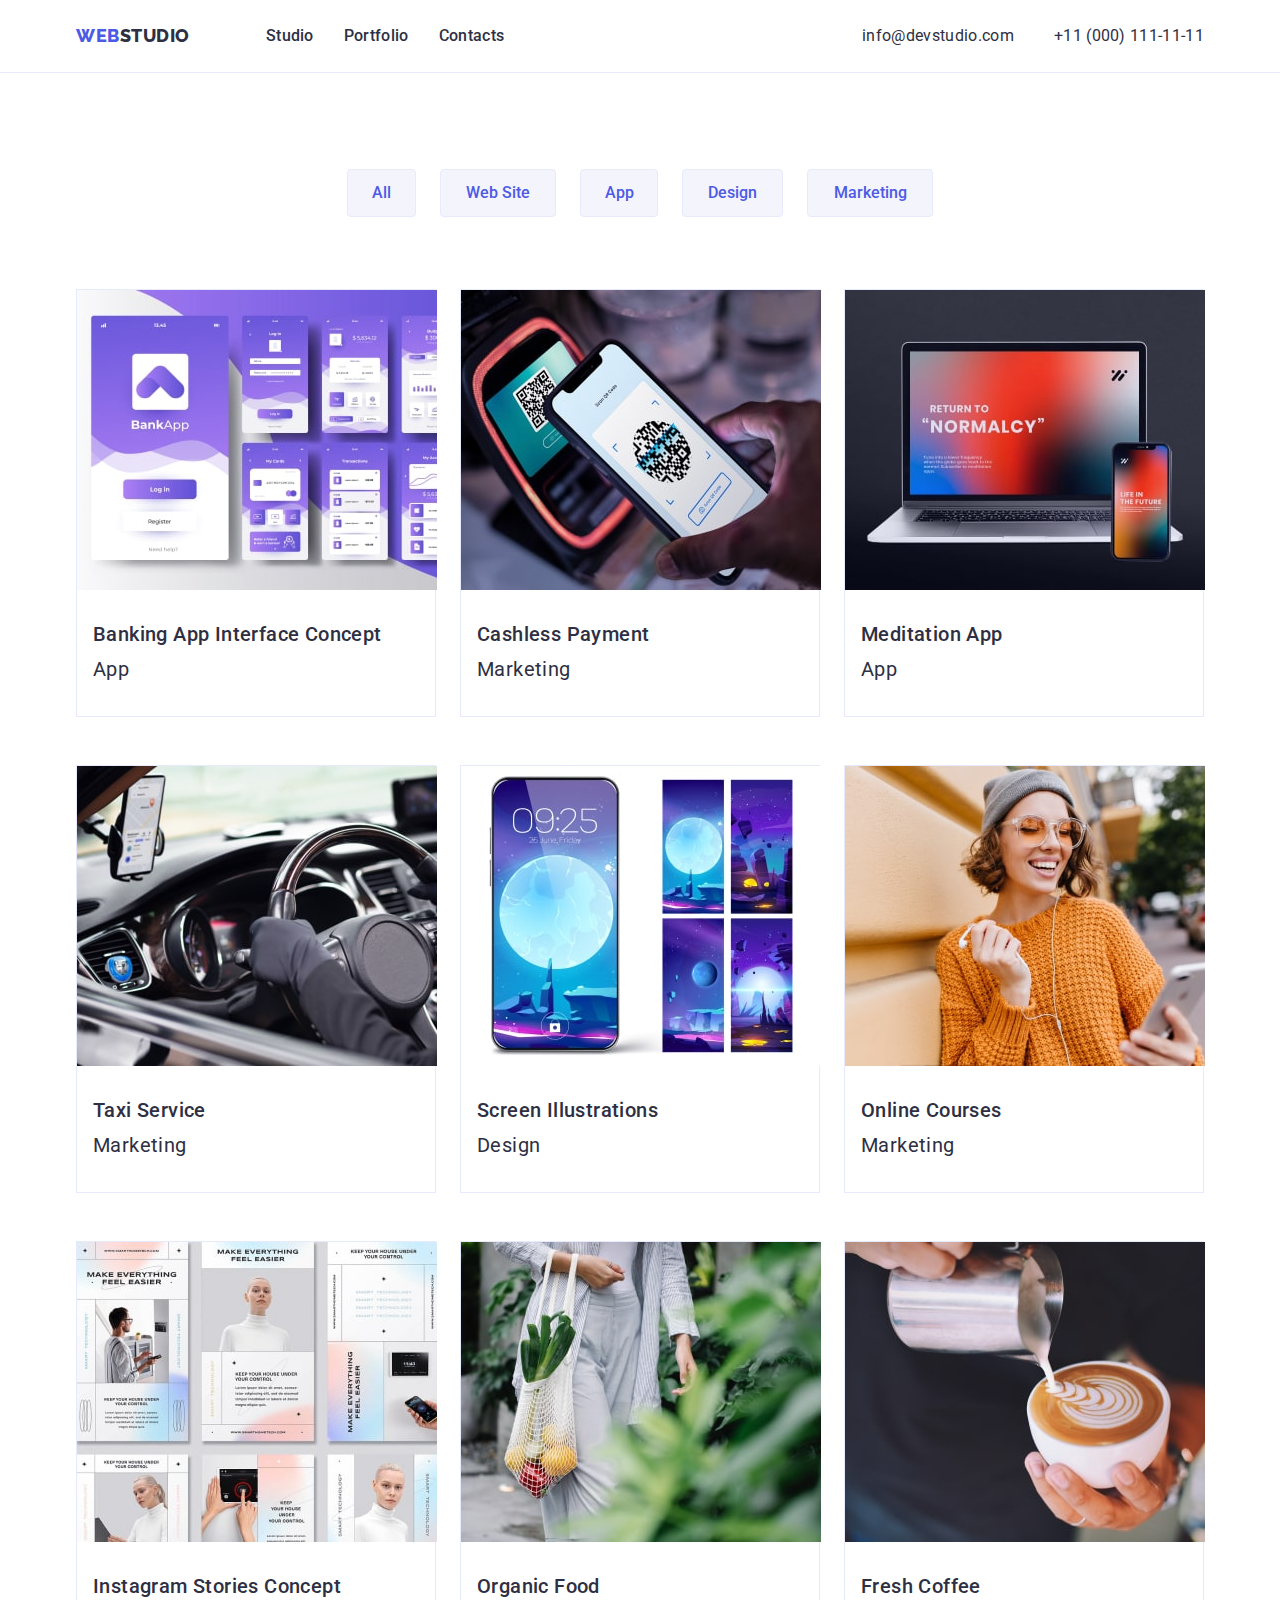
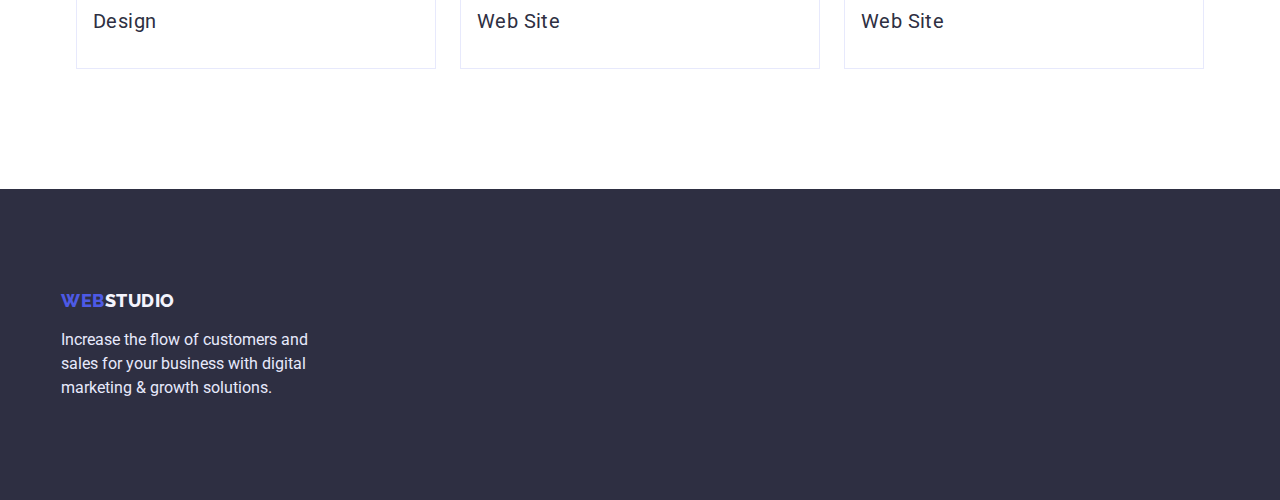
==== portfolio.html @ 4f68b95d "finish" ====
<!DOCTYPE html>
<html lang="en">
<head>
    <meta charset="UTF-8">
    <meta http-equiv="X-UA-Compatible" content="IE=edge">
    <meta name="viewport" content="width=device-width, initial-scale=1.0">
    <title>Portfolio</title>
    <link rel="preconnect" href="https://fonts.googleapis.com">
    <link rel="preconnect" href="https://fonts.gstatic.com" crossorigin>
    <link href="https://fonts.googleapis.com/css2?family=Raleway:wght@800&family=Roboto:wght@400;500;700;900&display=swap"
        rel="stylesheet">
    <link rel="stylesheet" href="https://cdnjs.cloudflare.com/ajax/libs/modern-normalize/1.0.0/modern-normalize.min.css" />
    <link rel="stylesheet" href="./css/styles.css">

</head>
<body>
    <header class="head">
        <div class="container head-content ">
            <nav class="nav-content">
                <a class="logo link" href="./index.html"><span class="logo-web"> Web</span>Studio</a>
                <ul class="nav-list list">
                    <li class="nav-item"> <a class="link" href="./index.html">Studio</a></li>
                    <li class="nav-item"> <a class="link" href="">Portfolio</a></li>
                    <li class="nav-item"> <a class="link" href="">Contacts</a></li>
                </ul>
            </nav>
            <address class="contacts list ">
                <ul class="contacts-list ">
                    <li class="contacts-item"> <a class="link mail" href="mailto:info@devstudio.com">info@devstudio.com</a>
                    </li>
                    <li class="contacts-item"><a class="link tel" href="tel:+110001111111">+11 (000) 111-11-11</a></li>
                </ul>
            </address>
        </div>
    </header>
<main>
    
    <section class="filter">
        <div class="container">
            <h1 hidden>Filter Btn</h1>
            <ul class="filter-btn list">
                <li><button class="filter-btn-all fil-btn" type="button">All</button></li>
                <li><button class=" filter-btn-web fil-btn" type="button">Web Site</button></li>
                <li><button class=" filter-btn-app fil-btn" type="button">App</button></li>
                <li><button class=" filter-btn-des fil-btn" type="button">Design</button></li>
                <li><button class=" filter-btn-market fil-btn" type="button">Marketing</button></li>
            </ul>
        </div>
    </section>
    <section class="project">
        <div class="container">
            <ul class="project-list list"> 
                <li class="project-item ">
                    <a class="link" href="">
                        <img src="./img-portfolio/compressjpeg/img2min.jpg" alt="Banking App" width="360">
                    <div class="project-card-info">
                        <h2 class="project-title link">Banking App Interface Concept</h2>
                        <p class="project-subtitle link">App</p>
                    </div>
                    </a>
                </li>
                <li class="project-item" >
                    <a class="link" href="">
                        <img  src="./img-portfolio/compressjpeg/img5min.jpg" alt="Payment" width="360">
                     <div class="project-card-info"> 
                        <h2 class="project-title link">Cashless Payment</h2>
                        <p class="project-subtitle link"> Marketing</p>
                    </div>
                    </a>
                </li>
                <li class="project-item" >
                    <a class="link" href="">
                        <img src="./img-portfolio/compressjpeg/img6min.jpg" alt="Meditaion App" width="360">
                    <div class="project-card-info">
                        <h2 class="project-title link">Meditation App</h2>
                        <p class="project-subtitle link">App</p>
                    </div>
                    </a>
                </li>
                <li class="project-item" >
                    <a class="link" href="">
                        <img src="./img-portfolio/compressjpeg/img7min.jpg" alt="Taxi Service" width="360">
                    <div class="project-card-info">
                        <h2 class="project-title link">Taxi Service</h2>
                        <p class="project-subtitle link">Marketing</p>
                    </div>
                    </a>
                </li>
                <li class="project-item" >
                    <a class="link" href="">
                        <img src="./img-portfolio/compressjpeg/img8min.jpg" alt="Screen Illustrations" width="360">
                    <div class="project-card-info">
                        <h2 class="project-title link">Screen Illustrations</h2>
                        <p class="project-subtitle link">Design</p>
                    </div>
                    </a>
                </li>
                <li class="project-item" >
                    <a class="link" href="">
                        <img src="./img-portfolio/compressjpeg/img9min.jpg" alt="Online Courses" width="360">
                    <div class="project-card-info">
                        <h2 class="project-title link">Online Courses</h2>
                        <p class="project-subtitle link">Marketing</p>
                    </div>
                    </a>
                </li>
                <li class="project-item" >
                    <a class="link" href="">
                        <img src="./img-portfolio/compressjpeg/img10min.jpg" alt="Instagram Stories" width="360">
                    <div class="project-card-info">
                        <h2 class="project-title link">Instagram Stories Concept</h2>
                        <p class="project-subtitle link">Design</p>
                    </div>
                    </a>
                </li>
                <li class="project-item" >
                    <a class="link" href="">
                        <img src="./img-portfolio/compressjpeg/img11min.jpg" alt="Organic Food" width="360">
                    <div class="project-card-info">
                        <h2 class="project-title link">Organic Food</h2>
                        <p class="project-subtitle link">Web Site</p>
                    </div>
                    </a>
                </li>
                <li class="project-item" >
                    <a class="link" href="">
                        <img src="./img-portfolio/compressjpeg/img12min.jpg" alt="Fresh Coffee" width="360">
                    <div class="project-card-info">
                        <h2 class="project-title link">Fresh Coffee</h2>
                        <p class="project-subtitle link">Web Site</p>
                    </div>
                    </a>
                </li>
            </ul>
        </div>
    </section>
   
</main>
    <footer class="footer">
        <div class="container footer-item">
            <a class="footer-logo link" href="./index.html"><span class="logo-web"> Web</span>Studio</a>
            <p class="footer-text">Increase the flow of customers and sales for your business with digital marketing & growth solutions.</p>
        </div>
    </footer>

    
</body>
</html>
---- css/styles.css ----
:root {
    --hover-color: #404BBF;
    --color-navy-blue: #2E2F42;
    --color-iris:#4D5AE5;
    --background-color-cloud:#F4F4FD;
    --
}

h1,
h2,
h3,
h4,
p {
    margin: 0;
}
ul {
    margin: 0;
    padding: 0;
}
img {
    display: block;
}


body {
    font-family: "Roboto", sans-serif;
    color:var(--color-navy-blue);
    
}
.container {
    width: 1158px;
    margin: 0 auto;
    padding: 0 15px;
    
}
.item {
   
}

.list li {
    list-style: none;
}
.link {
    display: block;

    text-decoration: none;
   color: var(--color-navy-blue);
}
.link:hover, .link:focus {
    color: var(--hover-color);
}



/*-------------------------- header --------------------------*/

.head {
    padding: 24px 0;
    box-sizing: border-box;
    border-bottom: 1px solid #E7E9FC;
    background-color: #FFFFFF
    
}
.head-content {
    display: flex;
    align-items: center;
    justify-content: space-between;
}
.nav-content {
    display: flex;
    align-items: center;
}
.logo {
    font-family: "Raleway", sans-serif;
    font-weight: 800;
    font-size: 18px;
    line-height: 1.3;
    color: var(--color-navy-blue);
    margin-right: 76px;

    letter-spacing: 0.03em;
    text-transform: uppercase;
}
.logo-web {
    font-family: "Raleway", sans-serif;
    font-weight: 800;
    font-size: 18px;
    line-height: 1.3;
    color: var(--color-iris);

    letter-spacing: 0.03em;
    text-transform: uppercase;
}


.nav-list {
    display: flex;
    gap: 30px;
    font-weight: 500;
    font-size: 16px;
    line-height: 1.5;
    letter-spacing: 0.02em;
}
.contacts-list {
    display: flex;
    gap: 40px;
}
.contacts-item {
    font-family: inherit;
    font-style: normal;
    font-weight: 400;
    font-size: 16px;
    line-height: 1.5;
    letter-spacing: 0.02em;
    color: #434455;
}
    
.mail {
}
.tel {
}



/*------------------- hero studio ---------------------*/
.hero {
    height: 600px;
    background-color: var(--color-navy-blue);
}
.hero-content {
    text-align: -webkit-center;
    padding-top: 190px;
}
.hero-title {
    width: 496px;
    height: 120px;
    font-size: 56px;
    text-align: center;
    letter-spacing: 0.02em;
    color: #FFFFFF;

}
.hero-button {
    padding: 16px 32px;
    background: var(--color-iris);
    border: 1px;
    font-weight: 500;
    font-size: 16px;
    line-height: 1.5;
    color: #FFFFFF;
    font-family: inherit;
    margin-top: 48px;
}    
    
.hero-button:hover,     .hero-button:focus  {
    background-color: var(--hover-color);
}

/*------------------- features studio ---------------------*/

.features {
    margin-top: 122px;
}

.features-list {
    display: flex;
    gap: 24px;
   
}

.features-item {
    width: calc((100% - 72px) / 4);
}

.features-title {
    font-weight: 500;
    font-size: 20px;
    line-height: 1.2;
    letter-spacing: 0.02em;

}

.features-subtitle {
    font-size: 16px;
    line-height: 1.5;
    letter-spacing: 0.02em;
    margin-top: 8px;
    width: 264px;
}


/*------------------- work studio ---------------------*/

.work {
    margin-top: 120px;
}

.work-title {
    font-weight: 700;
    font-size: 36px;
    line-height: 1.11;
    text-align: center;
    letter-spacing: 0.02em;
    text-transform: capitalize;
}

.work-list {
    display: flex;
    margin-top: 72px;
    gap: 24px;
}

.work-item {
    width: calc((100% - 48px) / 3);
}



/*------------------- team studio  ---------------------*/

.team {
    margin-top: 120px;
    padding: 120px 0;
    background: var(--background-color-cloud);
    color: var(--color-navy-blue);
}

.team-title {
    font-weight: 700;
    font-size: 36px;
    line-height: 1.11;
    text-align: center;
    letter-spacing: 0.02em;
    text-transform: capitalize;
    margin-top: 120px;
}

.team-list {
    display: flex;
    margin-top: 72px;
    gap: 24px;
}
.team-item {
    width: calc((100% - 72px) / 4);
    padding-bottom: 32px;

        background: #FFFFFF;
            box-shadow: 0px 1px 6px rgba(46, 47, 66, 0.08), 0px 1px 1px rgba(46, 47, 66, 0.16), 0px 2px 1px rgba(46, 47, 66, 0.08);
            border-radius: 0px 0px 4px 4px;
}

.team-subtitle {
    margin-top: 32px;
    font-weight: 500;
    font-size: 20px;
    line-height: 1.2;
    text-align: center;
    letter-spacing: 0.02em;
}

.team-text {
    margin-top: 8px;
    font-size: 16px;
    line-height: 1.5;
    text-align: center;
    letter-spacing: 0.02em;
}


/*------------------- filter btn portfolio ---------------------*/

.filter {
    margin-top: 96px;
}

.filter-btn {
    display: flex;
    justify-content: center;
    gap: 24px;
}

.filter-btn > li button:hover, .filter-btn > li button:focus  {
    background-color: var(--hover-color);
    color: #FFFFFF;
}

.fil-btn {

    background: var(--background-color-cloud);
    border-radius: 4px;
    border: 1px solid #E7E9FC;

    font-family: inherit;
    font-weight: 500;
    font-size: 16px;
    line-height: 1.5;
    color: #4D5AE5;

}
.filter-btn-all {
    width: 69px;
    height: 48px;
}
.filter-btn-web {
    width: 116px;
    height: 48px;
}
.filter-btn-app   {
    width: 78px;
    height: 48px;
}
.filter-btn-des {
    width: 101px;
    height: 48px;
}
.filter-btn-market {
    width: 126px;
    height: 48px;

}

/*------------------- project portfolio ---------------------*/

.project {
    margin: 72px 0 120px ;
    
}
.project-list {
    display: flex;
    flex-wrap: wrap;
    column-gap: 24px;
    row-gap: 48px;
}
.project-item {
    border: 1px solid #E7E9FC;
    width: 360px;
    flex-basis: calc((100% - 48px) / 3);
}

.project-card-info {
    display: flex;
    flex-direction: column;
    justify-content: center;
    align-items: flex-start;
    padding: 32px 16px ;
}
.project-title{
    font-weight: 500;
    font-size: 20px;
    line-height: 1.2;
    letter-spacing: 0.02em;
    color: var(--color-navy-blue);
}
.project-subtitle{
    font-size: 20px;
    line-height: 1.5;
    letter-spacing: 0.02em;
    color: var(--color-navy-blue);
    margin-top: 8px;
}



/*------------------- footer ---------------------*/
.footer {
    background: var(--color-navy-blue);
}

.footer-item {
    padding: 100px 0;
}

.footer-logo {
    margin-bottom: 16px;
    font-family: "Raleway", sans-serif;
    font-weight: 800;
    font-size: 18px;
    line-height: 1.3;
    color: #F4F4FD;

    letter-spacing: 0.03em;
    text-transform: uppercase;
}

.footer-text {
    width: 264px;
    height: 72px;
    font-size: 16px;
    line-height: 1.5;
    color: #E7E9FC;
}
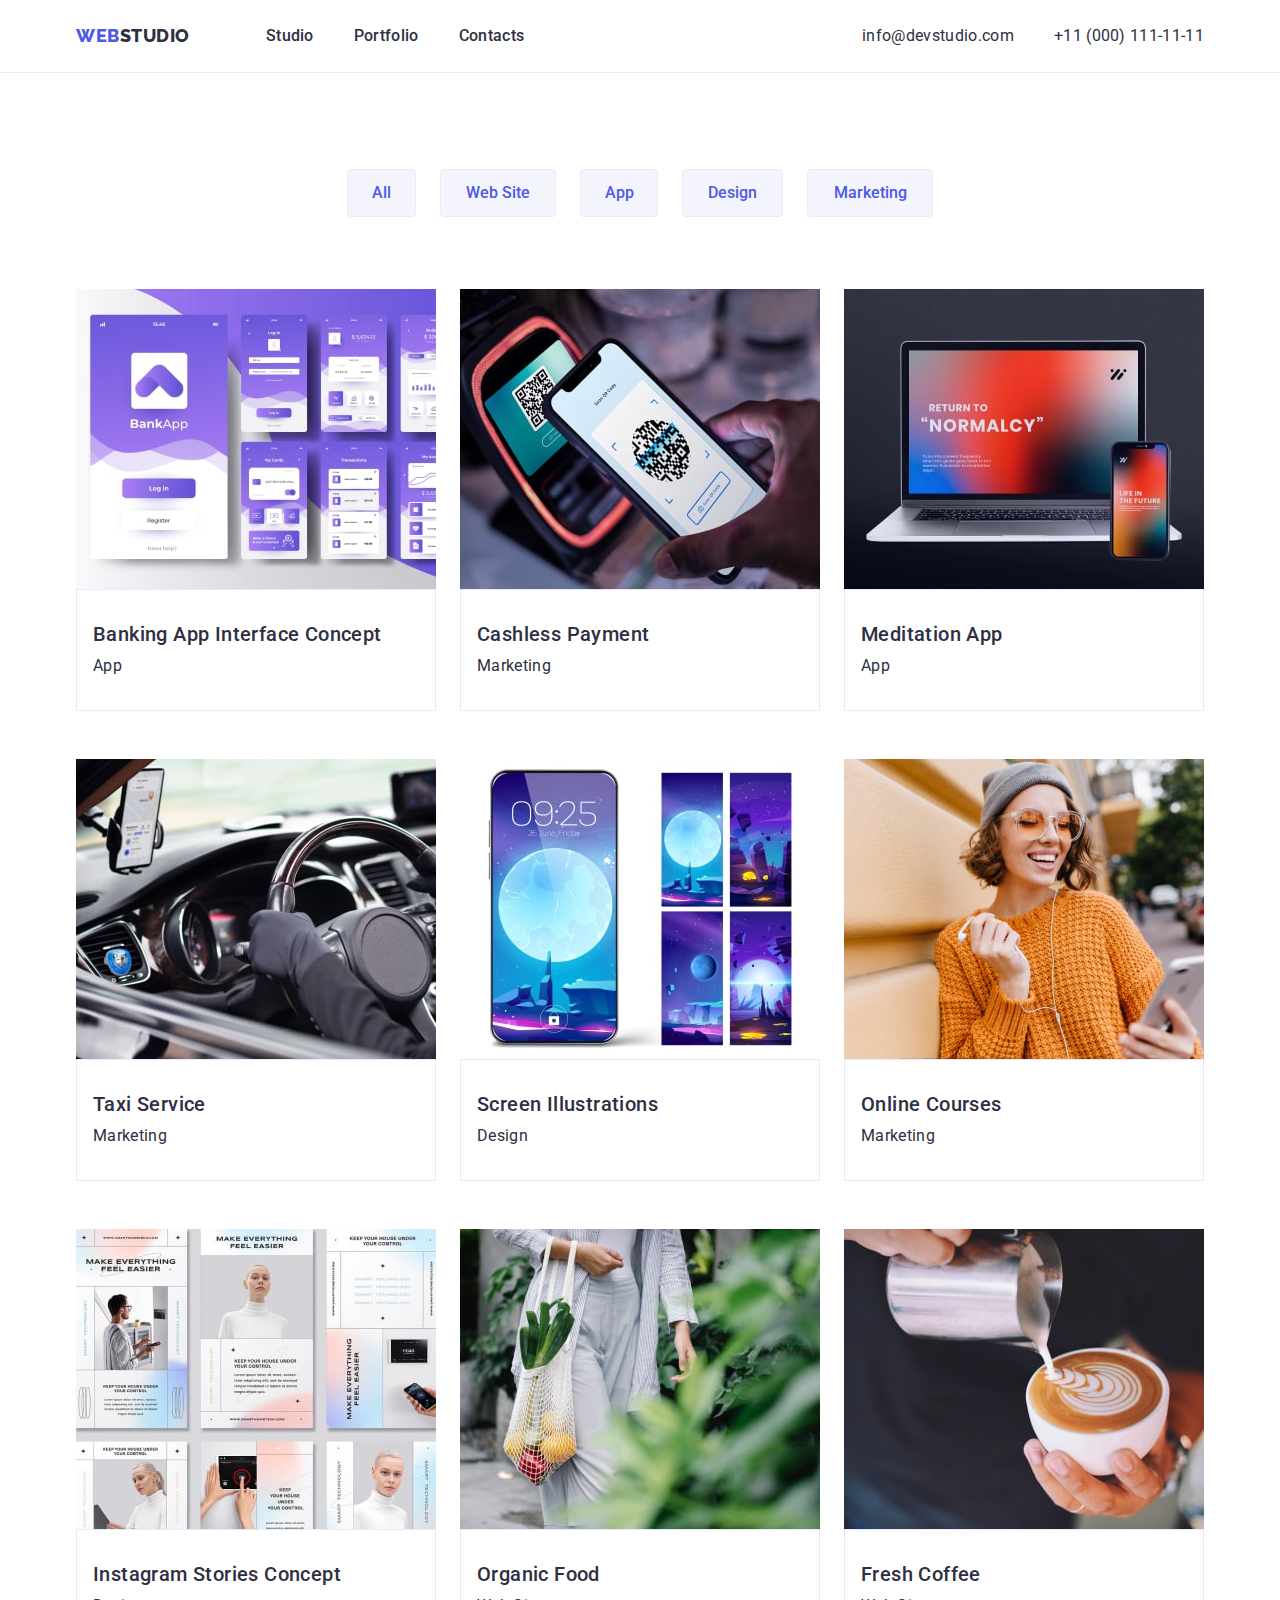
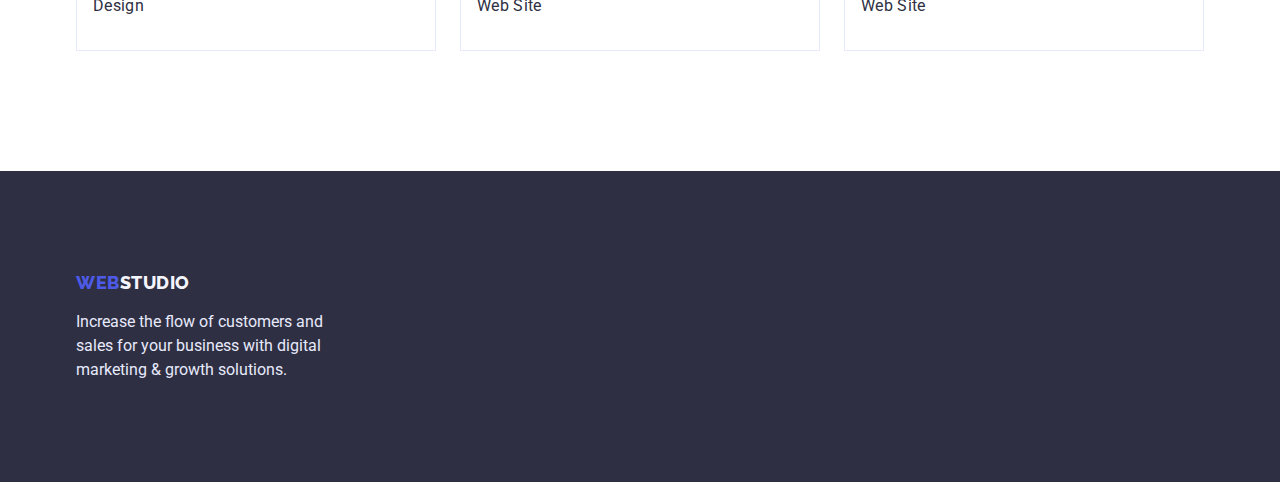
==== commit 1e70504b: "corrected" ====
--- a/portfolio.html
+++ b/portfolio.html
@@ -9,7 +9,7 @@
     <link rel="preconnect" href="https://fonts.gstatic.com" crossorigin>
     <link href="https://fonts.googleapis.com/css2?family=Raleway:wght@800&family=Roboto:wght@400;500;700;900&display=swap"
         rel="stylesheet">
-    <link rel="stylesheet" href="https://cdnjs.cloudflare.com/ajax/libs/modern-normalize/1.0.0/modern-normalize.min.css" />
+    <link rel="stylesheet" href="https://cdnjs.cloudflare.com/ajax/libs/modern-normalize/1.0.0/modern-normalize.min.css" >
     <link rel="stylesheet" href="./css/styles.css">
 
 </head>
@@ -35,7 +35,7 @@
     </header>
 <main>
     
-    <section class="filter">
+    <section class="project">
         <div class="container">
             <h1 hidden>Filter Btn</h1>
             <ul class="filter-btn list">
@@ -45,10 +45,6 @@
                 <li><button class=" filter-btn-des fil-btn" type="button">Design</button></li>
                 <li><button class=" filter-btn-market fil-btn" type="button">Marketing</button></li>
             </ul>
-        </div>
-    </section>
-    <section class="project">
-        <div class="container">
             <ul class="project-list list"> 
                 <li class="project-item ">
                     <a class="link" href="">
@@ -137,7 +133,7 @@
    
 </main>
     <footer class="footer">
-        <div class="container footer-item">
+        <div class="container ">
             <a class="footer-logo link" href="./index.html"><span class="logo-web"> Web</span>Studio</a>
             <p class="footer-text">Increase the flow of customers and sales for your business with digital marketing & growth solutions.</p>
         </div>
--- a/css/styles.css
+++ b/css/styles.css
@@ -4,7 +4,7 @@
     --color-navy-blue: #2E2F42;
     --color-iris:#4D5AE5;
     --background-color-cloud:#F4F4FD;
-    --
+    
 }
 
 h1,
@@ -43,12 +43,16 @@
 }
 .link {
     display: block;
-
     text-decoration: none;
-   color: var(--color-navy-blue);
+    color: var(--color-navy-blue);
+
 }
 .link:hover, .link:focus {
     color: var(--hover-color);
+}
+.main-content{
+    padding: 120px 0;
+
 }
 
 
@@ -66,6 +70,7 @@
     display: flex;
     align-items: center;
     justify-content: space-between;
+
 }
 .nav-content {
     display: flex;
@@ -93,7 +98,8 @@
     text-transform: uppercase;
 }
 
-
+.contacts {
+}
 .nav-list {
     display: flex;
     gap: 30px;
@@ -101,6 +107,7 @@
     font-size: 16px;
     line-height: 1.5;
     letter-spacing: 0.02em;
+    gap: 40px;
 }
 .contacts-list {
     display: flex;
@@ -125,14 +132,14 @@
 
 /*------------------- hero studio ---------------------*/
 .hero {
-    height: 600px;
+    padding: 188px 0;
     background-color: var(--color-navy-blue);
+    text-align: center;
 }
 .hero-content {
-    text-align: -webkit-center;
-    padding-top: 190px;
 }
 .hero-title {
+    margin: 0 auto;
     width: 496px;
     height: 120px;
     font-size: 56px;
@@ -151,6 +158,7 @@
     color: #FFFFFF;
     font-family: inherit;
     margin-top: 48px;
+    border-radius: 4px;
 }    
     
 .hero-button:hover,     .hero-button:focus  {
@@ -158,11 +166,8 @@
 }
 
 /*------------------- features studio ---------------------*/
-
 .features {
-    margin-top: 122px;
-}
-
+}
 .features-list {
     display: flex;
     gap: 24px;
@@ -191,11 +196,8 @@
 
 
 /*------------------- work studio ---------------------*/
-
 .work {
-    margin-top: 120px;
-}
-
+}
 .work-title {
     font-weight: 700;
     font-size: 36px;
@@ -220,10 +222,11 @@
 /*------------------- team studio  ---------------------*/
 
 .team {
-    margin-top: 120px;
-    padding: 120px 0;
     background: var(--background-color-cloud);
     color: var(--color-navy-blue);
+}
+.team-content {
+    padding-top: 0px;
 }
 
 .team-title {
@@ -233,7 +236,6 @@
     text-align: center;
     letter-spacing: 0.02em;
     text-transform: capitalize;
-    margin-top: 120px;
 }
 
 .team-list {
@@ -245,9 +247,9 @@
     width: calc((100% - 72px) / 4);
     padding-bottom: 32px;
 
-        background: #FFFFFF;
-            box-shadow: 0px 1px 6px rgba(46, 47, 66, 0.08), 0px 1px 1px rgba(46, 47, 66, 0.16), 0px 2px 1px rgba(46, 47, 66, 0.08);
-            border-radius: 0px 0px 4px 4px;
+    background: #FFFFFF;
+    box-shadow: 0px 1px 6px rgba(46, 47, 66, 0.08), 0px 1px 1px rgba(46, 47, 66, 0.16), 0px 2px 1px rgba(46, 47, 66, 0.08);
+    border-radius: 0px 0px 4px 4px;
 }
 
 .team-subtitle {
@@ -271,7 +273,6 @@
 /*------------------- filter btn portfolio ---------------------*/
 
 .filter {
-    margin-top: 96px;
 }
 
 .filter-btn {
@@ -286,7 +287,7 @@
 }
 
 .fil-btn {
-
+    margin-bottom: 72px;
     background: var(--background-color-cloud);
     border-radius: 4px;
     border: 1px solid #E7E9FC;
@@ -323,8 +324,7 @@
 /*------------------- project portfolio ---------------------*/
 
 .project {
-    margin: 72px 0 120px ;
-    
+ padding: 96px 0 120px;    
 }
 .project-list {
     display: flex;
@@ -333,7 +333,6 @@
     row-gap: 48px;
 }
 .project-item {
-    border: 1px solid #E7E9FC;
     width: 360px;
     flex-basis: calc((100% - 48px) / 3);
 }
@@ -344,6 +343,7 @@
     justify-content: center;
     align-items: flex-start;
     padding: 32px 16px ;
+    border: 1px solid #E7E9FC;
 }
 .project-title{
     font-weight: 500;
@@ -353,7 +353,7 @@
     color: var(--color-navy-blue);
 }
 .project-subtitle{
-    font-size: 20px;
+    font-size: 16px;
     line-height: 1.5;
     letter-spacing: 0.02em;
     color: var(--color-navy-blue);
@@ -365,11 +365,9 @@
 /*------------------- footer ---------------------*/
 .footer {
     background: var(--color-navy-blue);
-}
-
-.footer-item {
-    padding: 100px 0;
-}
+        padding: 100px 0;
+}
+
 
 .footer-logo {
     margin-bottom: 16px;
